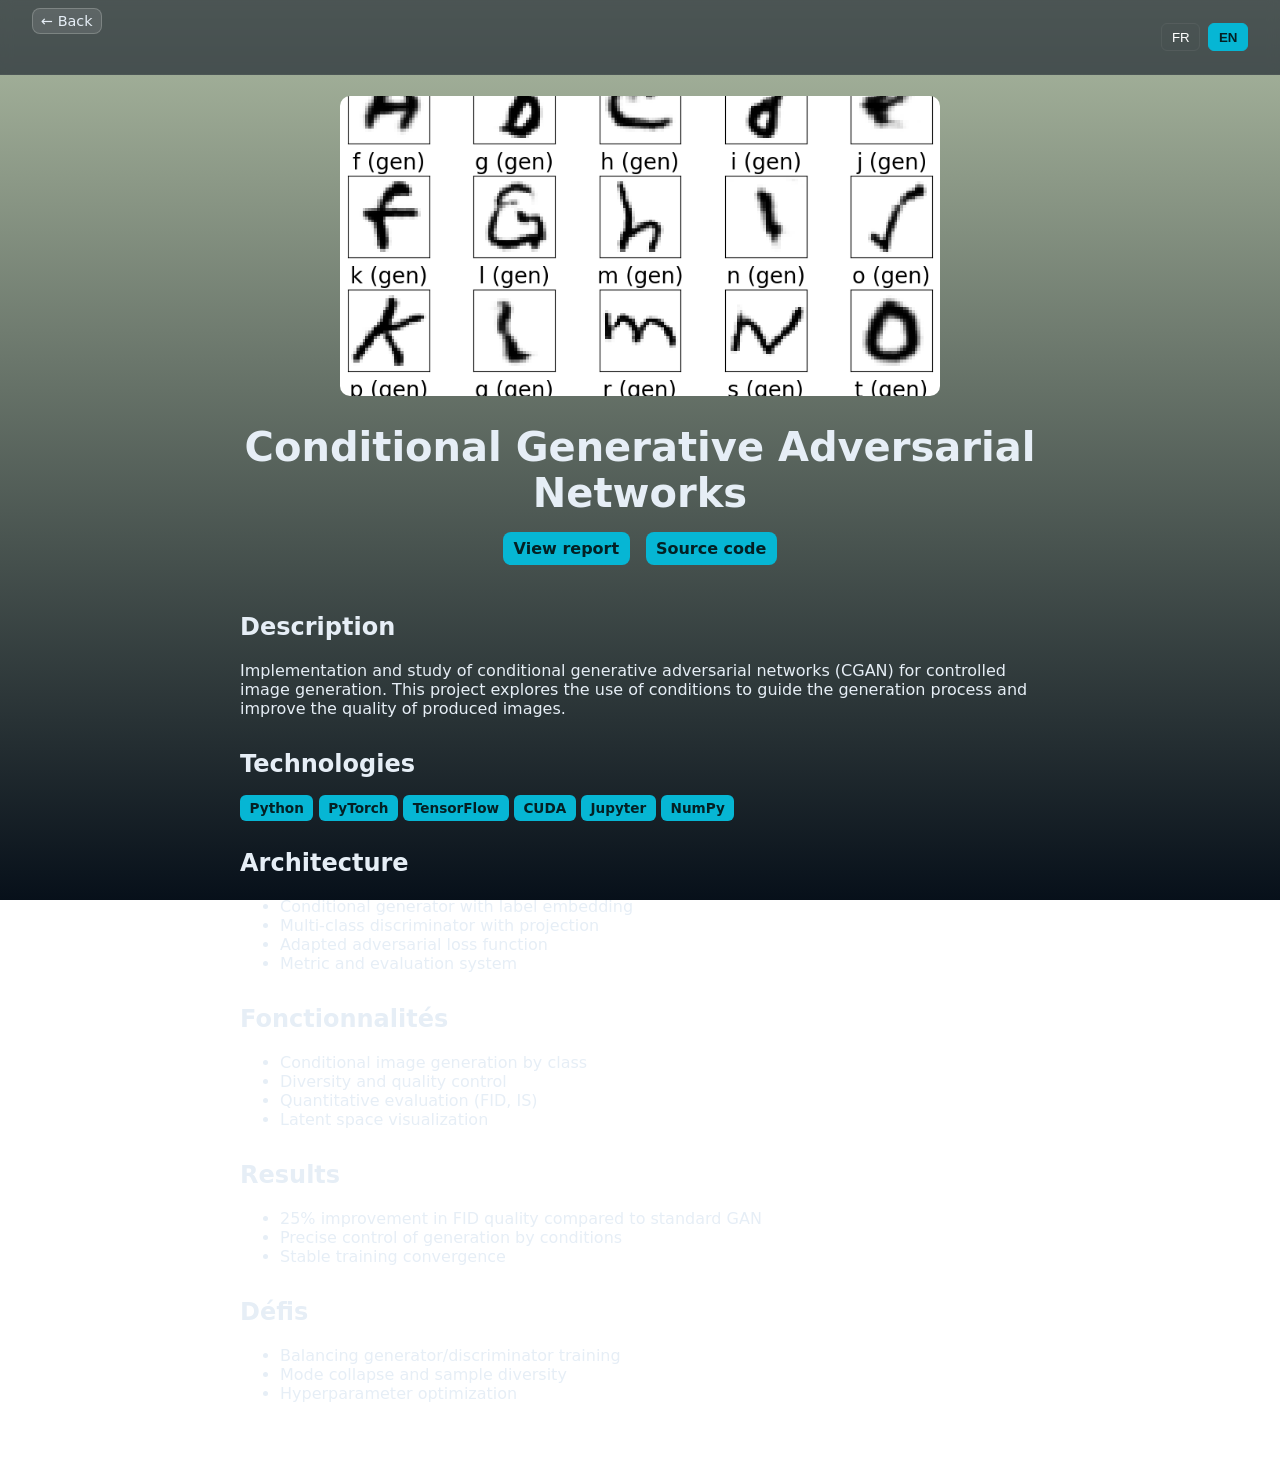
==== projects/cgan.html @ 7e526236 "Initial commit: Complete portfolio website with bilingual support - 8 project pages with detailed do" ====
<!doctype html>
<html lang="fr">
<head>
  <meta charset="utf-8" />
  <meta name="viewport" content="width=device-width, initial-scale=1" />
  <link rel="icon" href="../images/profil.jpg" />
  <title data-i18n="project_title_cgan">Conditional Generative Adversarial Networks (CGAN)</title>
  <meta name="description" content="Implémentation et étude des réseaux adverses génératifs conditionnels pour la génération d'images contrôlée." />
  <link rel="stylesheet" href="../styles.css" />
  <script src="../project-page.js" defer></script>
</head>
<body>
  <header class="site-header">
    <div class="container">
      <nav class="main-nav">
        <a href="../index.html" class="btn-back">
          <span data-i18n="btn_back">← Retour</span>
        </a>
      </nav>
      <div class="controls">
        <button class="lang-btn" data-lang="fr" aria-pressed="false" aria-label="Français">FR</button>
        <button class="lang-btn" data-lang="en" aria-pressed="false" aria-label="English">EN</button>
      </div>
    </div>
  </header>

  <main>
    <div class="container">        
      <article class="project-article">
        <header class="project-header">
          <img class="project-hero" src="../images/CGAN.png" alt="CGAN Project" />
          <h1 data-i18n="project_title_cgan">Conditional Generative Adversarial Networks (CGAN)</h1>
          <div class="project-actions">
            <a href="../report/CGAN.pdf" class="btn btn-primary" target="_blank" data-i18n="view_report">Voir le rapport</a>
            <a href="#" class="btn btn-secondary" data-i18n="view_code">Code source</a>
          </div>
        </header>

        <div class="project-content">
          <section class="project-section">
                <h2 data-i18n="description">Description</h2>
                <p data-i18n="project_description_cgan">
                    Implémentation et étude des réseaux adverses génératifs conditionnels (CGAN) pour la génération 
                    d'images contrôlée. Ce projet explore l'utilisation de conditions pour guider le processus de 
                    génération et améliorer la qualité des images produites.
                </p>
            </section>

            <section class="project-section">
                <h2 data-i18n="technologies">Technologies</h2>
                <div class="tech-tags">
                    <span class="tech-tag">Python</span>
                    <span class="tech-tag">PyTorch</span>
                    <span class="tech-tag">TensorFlow</span>
                    <span class="tech-tag">CUDA</span>
                    <span class="tech-tag">Jupyter</span>
                    <span class="tech-tag">NumPy</span>
                </div>
            </section>

            <section class="project-section">
                <h2 data-i18n="architecture">Architecture</h2>
                <ul>
                    <li data-i18n="arch_cgan_1">Générateur conditionnel avec embedding des labels</li>
                    <li data-i18n="arch_cgan_2">Discriminateur multi-classe avec projection</li>
                    <li data-i18n="arch_cgan_3">Fonction de perte adversariale adaptée</li>
                    <li data-i18n="arch_cgan_4">Système de métrique et d'évaluation</li>
                </ul>
            </section>

            <section class="project-section">
                <h2 data-i18n="features">Fonctionnalités</h2>
                <ul>
                    <li data-i18n="feature_cgan_1">Génération d'images conditionnelle par classe</li>
                    <li data-i18n="feature_cgan_2">Contrôle de la diversité et de la qualité</li>
                    <li data-i18n="feature_cgan_3">Évaluation quantitative (FID, IS)</li>
                    <li data-i18n="feature_cgan_4">Visualisation de l'espace latent</li>
                </ul>
            </section>

            <section class="project-section">
                <h2 data-i18n="results">Résultats</h2>
                <ul>
                    <li data-i18n="result_cgan_1">Amélioration de 25% de la qualité FID par rapport au GAN standard</li>
                    <li data-i18n="result_cgan_2">Contrôle précis de la génération par conditions</li>
                    <li data-i18n="result_cgan_3">Convergence stable du training</li>
                </ul>
            </section>

            <section class="project-section">
                <h2 data-i18n="challenges">Défis</h2>
                <ul>
                    <li data-i18n="challenge_cgan_1">Équilibrage du training générateur/discriminateur</li>
                    <li data-i18n="challenge_cgan_2">Mode collapse et diversité des échantillons</li>
                    <li data-i18n="challenge_cgan_3">Optimisation des hyperparamètres</li>
                </ul>
            </section>
        </div>
      </article>
    </div>
  </main>
</body>
</html>
---- styles.css ----
/* styles.css — simple, responsive portfolio template */
:root{
  --bg:#adbba2;
  --card:#0b1220;
  --muted:#ffffff;
  --accent:#06b6d4;
  --surface:#0b1220;
  --text:#e6eef6;
  --radius:10px;
}
*{box-sizing:border-box}
html,body{height:100%}
/* Make all links white */
a{color:var(--text);text-decoration:none}
a:hover{color:#ffffff;text-decoration:underline}
body{
  margin:0;
  font-family: Inter, system-ui, -apple-system, "Segoe UI", Roboto, "Helvetica Neue", Arial;
  background:linear-gradient(180deg,var(--bg),#07101a);
  background-attachment: fixed;
  color:var(--text);
  -webkit-font-smoothing:antialiased;
  -moz-osx-font-smoothing:grayscale;
  padding-top: 4rem;
}
.container{max-width:1300px;margin:0 auto;padding:2rem}
.container.brand{display:flex;flex-direction:row;align-items:center;gap:2rem}

.site-header{
  background:rgba(11,18,32,0.6);
  backdrop-filter:blur(6px);
  border-bottom:1px solid rgba(255,255,255,0.04);
  position:fixed;
  top:0;
  left:0;
  right:0;
  z-index:40;
}

.site-header .container{
  display:flex;
  justify-content:space-between;
  align-items:center;
  padding:0.5rem 2rem;
}

.brand h1{margin:0;font-size:2.25rem;font-weight:700;letter-spacing:-0.02em}
.tagline{margin:0.25rem 0 0;color:var(--muted);font-size:1.1rem;font-weight:400}
.avatar{width:256px;height:256px;border-radius:50%;object-fit:cover;object-position:top center;border:3px solid rgba(6,182,212,0.3);box-shadow:0 8px 24px rgba(0,0,0,0.4);flex-shrink:0}
.brand-text{display:flex;flex-direction:column;align-items:flex-start;text-align:left}

.main-nav{display:flex;gap:1rem}
.main-nav a{color:var(--text);text-decoration:none;padding:0.25rem 0.5rem}
.main-nav a:hover{color:#ffffff}

.controls{display:flex;align-items:center;gap:0.5rem}
.lang-btn{background:transparent;border:1px solid rgba(255,255,255,0.06);color:var(--muted);padding:0.35rem 0.6rem;border-radius:6px;cursor:pointer}
.lang-btn.selected{background:var(--accent);color:#042024;border-color:var(--accent);font-weight:700}
.lang-btn:focus{outline:2px solid rgba(6,182,212,0.25);outline-offset:2px}

.about{padding-top:1rem;padding-bottom:1rem}
.projects{padding-top:1rem;padding-bottom:1rem}

/* Carousel container */
.projects-carousel {
  position: relative;
}

.carousel-nav {
  position: absolute;
  top: 50%;
  transform: translateY(-50%);
  z-index: 10;
  pointer-events: none;
}

.carousel-nav.prev {
  left: -20px;
}

.carousel-nav.next {
  right: -20px;
}

.carousel-btn {
  background: rgba(0, 0, 0, 0.7);
  border: 2px solid var(--accent);
  border-radius: 50%;
  width: 50px;
  height: 50px;
  color: white;
  cursor: pointer;
  display: flex;
  align-items: center;
  justify-content: center;
  transition: all 0.3s ease;
  font-size: 1.5rem;
  font-weight: bold;
  pointer-events: all;
  box-shadow: 0 4px 12px rgba(0, 0, 0, 0.3);
}

.carousel-btn:hover {
  background: var(--accent);
  border-color: white;
  transform: scale(1.1);
  box-shadow: 0 6px 20px rgba(0, 0, 0, 0.4);
}

.carousel-btn:disabled {
  opacity: 0.3;
  cursor: not-allowed;
  transform: none;
}

.carousel-btn:disabled:hover {
  background: rgba(0, 0, 0, 0.7);
  border-color: var(--accent);
  transform: none;
  box-shadow: 0 4px 12px rgba(0, 0, 0, 0.3);
}

/* Category sections styling */
.category-section {
  margin-bottom: 3rem;
}

.category-section h3 {
  font-size: 1.5rem;
  color: var(--accent);
  margin-bottom: 1.5rem;
  text-align: center;
}

/* Grid container with horizontal scroll */
.grid{
  display: flex;
  gap: 1rem;
  overflow-x: hidden;
  scroll-behavior: smooth;
  padding-bottom: 1rem;
  padding-left: 30px;
  padding-right: 30px;
}

.grid .card {
  min-width: 280px;
  max-width: 280px;
  flex-shrink: 0;
}

/* Responsive adjustments */
@media (max-width: 768px) {
  .carousel-nav.prev {
    left: -10px;
  }
  
  .carousel-nav.next {
    right: -10px;
  }
  
  .carousel-btn {
    width: 40px;
    height: 40px;
    font-size: 1.3rem;
  }
  
  .grid {
    padding-left: 20px;
    padding-right: 20px;
  }
}
.card{background:linear-gradient(180deg,rgba(255,255,255,0.02),rgba(255,255,255,0.01));border-radius:var(--radius);border:1px solid rgba(255,255,255,0.03);overflow:hidden}
.card-image{width:100%;height:160px;object-fit:cover;object-position:center}
.card-content{padding:1rem}
.card h3{margin:0 0 0.5rem 0}
.card p{margin:0 0 0.75rem 0;color:var(--muted);font-size:0.95rem}
.card .tags{display:flex;gap:0.5rem;flex-wrap:wrap;margin-bottom:0.75rem}
.tag{background:rgba(255,255,255,0.03);padding:0.25rem 0.5rem;border-radius:6px;font-size:0.8rem;color:var(--muted)}
.card .links{display:flex;gap:0.5rem}
.btn{background:var(--accent);color:#042024;padding:0.45rem 0.65rem;border-radius:8px;text-decoration:none;font-weight:600;border:none;cursor:pointer;display:inline-block}
.btn:hover{background:#0891b2;color:#042024}
.btn-details{background:rgba(255,255,255,0.08);color:var(--text);border:1px solid rgba(255,255,255,0.2)}
.btn-details:hover{background:rgba(255,255,255,0.15)}

/* Project pages styles */
.btn-back{
  background:rgba(255,255,255,0.1);
  color:var(--text);
  border:1px solid rgba(255,255,255,0.2);
  padding:0.5rem 1rem;
  border-radius:8px;
  cursor:pointer;
  margin-bottom:2rem;
  font-size:0.9rem;
}
.btn-back:hover{background:rgba(255,255,255,0.2)}

.project-article{max-width:800px;margin:0 auto}

.project-header{text-align:center;margin-bottom:3rem}
.project-hero{width:100%;max-width:600px;height:300px;object-fit:cover;border-radius:var(--radius);margin-bottom:1.5rem}
.project-hero.crop-top{object-position:50% 0% !important;object-fit:cover !important}
#carbon-calc-image{object-position:center top !important;object-fit:cover !important}
.project-header h1{font-size:2.5rem;margin:0 0 1rem 0;font-weight:700}
.project-actions{display:flex;gap:1rem;justify-content:center}

.project-content{text-align:left}
.project-description{font-size:1.1rem;line-height:1.6;margin-bottom:2rem;color:var(--muted)}

.project-section{margin-bottom:2rem}
.project-section h3{font-size:1.3rem;margin-bottom:1rem;color:var(--accent)}

.tech-list{display:flex;flex-wrap:wrap;gap:0.5rem}
.tech-tag{background:var(--accent);color:#042024;padding:0.3rem 0.6rem;border-radius:6px;font-size:0.85rem;font-weight:600}

.feature-list{list-style:none;padding:0}
.feature-list li{padding:0.5rem 0;border-bottom:1px solid rgba(255,255,255,0.1);color:var(--muted)}
.feature-list li:last-child{border-bottom:none}
.feature-list li::before{content:"✓";color:var(--accent);margin-right:0.5rem;font-weight:bold}

.project-gallery{display:grid;grid-template-columns:repeat(auto-fit,minmax(250px,1fr));gap:1rem}
.project-gallery img{width:100%;height:200px;object-fit:cover;border-radius:var(--radius);border:1px solid rgba(255,255,255,0.1)}

@media (max-width:700px){
  .project-header h1{font-size:1.8rem}
  .project-actions{flex-direction:column;align-items:center}
  .project-hero{height:200px}
}

.site-footer{padding:2rem 0;color:var(--muted);text-align:center;border-top:1px solid rgba(255,255,255,0.02)}

/* small screens */
@media (max-width:700px){
  .main-nav{display:none}
  .nav-toggle{display:inline-block}
  .header-inner{gap:0.5rem}
  .container.brand{flex-direction:column;align-items:center;gap:1rem}
  .avatar{width: 256px;height:256px}
  .brand-text{align-items:center;text-align:center}
  .brand h1{font-size:1.5rem}
  .tagline{font-size:0.95rem}
}
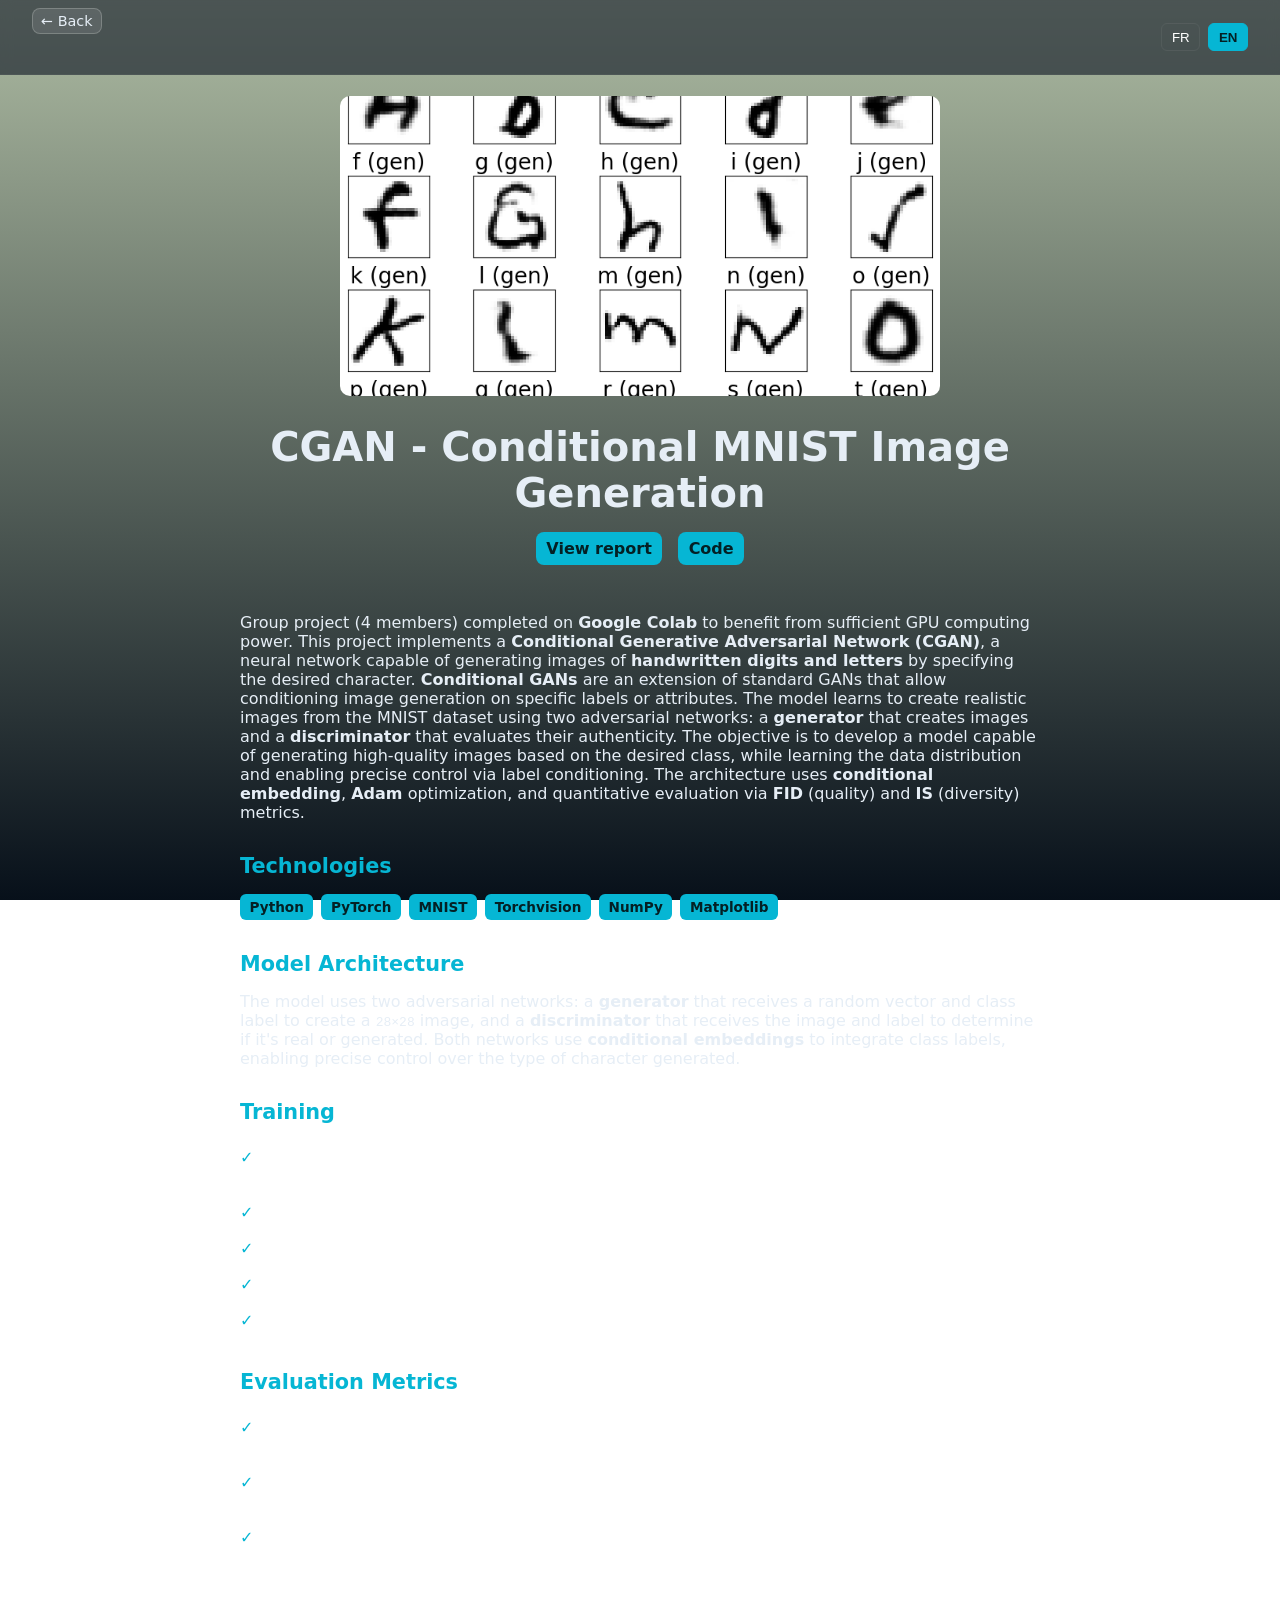
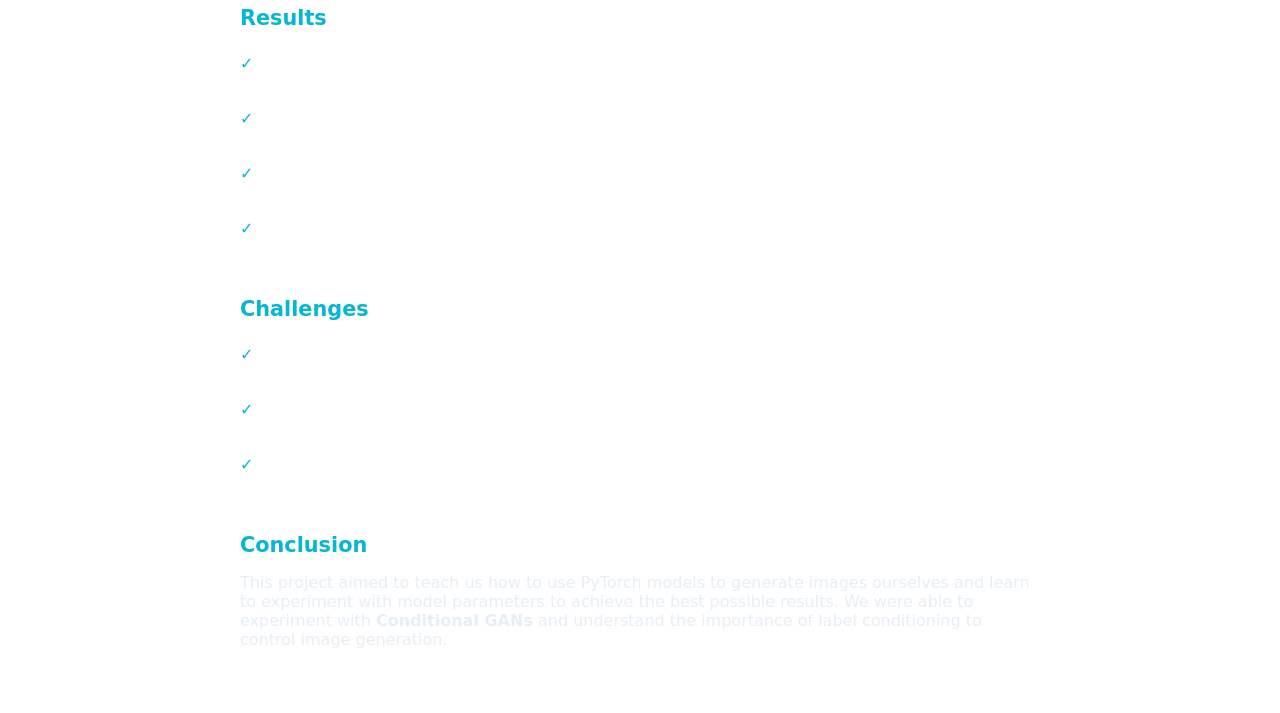
==== commit 3f88da12: "first version" ====
--- a/projects/cgan.html
+++ b/projects/cgan.html
@@ -4,8 +4,8 @@
   <meta charset="utf-8" />
   <meta name="viewport" content="width=device-width, initial-scale=1" />
   <link rel="icon" href="../images/profil.jpg" />
-  <title data-i18n="project_title_cgan">Conditional Generative Adversarial Networks (CGAN)</title>
-  <meta name="description" content="Implémentation et étude des réseaux adverses génératifs conditionnels pour la génération d'images contrôlée." />
+  <title data-i18n="project_title_cgan"></title>
+  <meta name="description" content="Conditional GAN implementation for class-controlled MNIST digit generation with embedding, BCE loss, and FID/IS metrics." />
   <link rel="stylesheet" href="../styles.css" />
   <script src="../project-page.js" defer></script>
 </head>
@@ -14,7 +14,7 @@
     <div class="container">
       <nav class="main-nav">
         <a href="../index.html" class="btn-back">
-          <span data-i18n="btn_back">← Retour</span>
+          <span data-i18n="btn_back"></span>
         </a>
       </nav>
       <div class="controls">
@@ -29,75 +29,92 @@
       <article class="project-article">
         <header class="project-header">
           <img class="project-hero" src="../images/CGAN.png" alt="CGAN Project" />
-          <h1 data-i18n="project_title_cgan">Conditional Generative Adversarial Networks (CGAN)</h1>
+          <h1 data-i18n="project_title_cgan"></h1>
           <div class="project-actions">
-            <a href="../report/CGAN.pdf" class="btn btn-primary" target="_blank" data-i18n="view_report">Voir le rapport</a>
-            <a href="#" class="btn btn-secondary" data-i18n="view_code">Code source</a>
+            <a href="../report/CGAN.pdf" class="btn" target="_blank" data-i18n="view_report"></a>
+            <a href="https://github.com/mdevillet/cgan-mnist" class="btn" target="_blank" data-i18n="btn_code"></a>
           </div>
         </header>
 
-        <div class="project-content">
-          <section class="project-section">
-                <h2 data-i18n="description">Description</h2>
-                <p data-i18n="project_description_cgan">
-                    Implémentation et étude des réseaux adverses génératifs conditionnels (CGAN) pour la génération 
-                    d'images contrôlée. Ce projet explore l'utilisation de conditions pour guider le processus de 
-                    génération et améliorer la qualité des images produites.
-                </p>
-            </section>
+        <section class="project-content">
+          <!-- Description -->
+          <div class="project-section">
+            <p data-i18n="project_description_cgan"></p>
+          </div>
 
-            <section class="project-section">
-                <h2 data-i18n="technologies">Technologies</h2>
-                <div class="tech-tags">
-                    <span class="tech-tag">Python</span>
-                    <span class="tech-tag">PyTorch</span>
-                    <span class="tech-tag">TensorFlow</span>
-                    <span class="tech-tag">CUDA</span>
-                    <span class="tech-tag">Jupyter</span>
-                    <span class="tech-tag">NumPy</span>
-                </div>
-            </section>
+          <!-- Technologies -->
+          <div class="project-section">
+            <h3 data-i18n="project_technologies"></h3>
+            <div class="tech-list">
+              <span class="tech-tag">Python</span>
+              <span class="tech-tag">PyTorch</span>
+              <span class="tech-tag">MNIST</span>
+              <span class="tech-tag">Torchvision</span>
+              <span class="tech-tag">NumPy</span>
+              <span class="tech-tag">Matplotlib</span>
+            </div>
+          </div>
 
-            <section class="project-section">
-                <h2 data-i18n="architecture">Architecture</h2>
-                <ul>
-                    <li data-i18n="arch_cgan_1">Générateur conditionnel avec embedding des labels</li>
-                    <li data-i18n="arch_cgan_2">Discriminateur multi-classe avec projection</li>
-                    <li data-i18n="arch_cgan_3">Fonction de perte adversariale adaptée</li>
-                    <li data-i18n="arch_cgan_4">Système de métrique et d'évaluation</li>
-                </ul>
-            </section>
+          <!-- Architecture -->
+          <div class="project-section">
+            <h3 data-i18n="cgan_architecture_title"></h3>
+            <p data-i18n="cgan_architecture_text"></p>
+          </div>
 
-            <section class="project-section">
-                <h2 data-i18n="features">Fonctionnalités</h2>
-                <ul>
-                    <li data-i18n="feature_cgan_1">Génération d'images conditionnelle par classe</li>
-                    <li data-i18n="feature_cgan_2">Contrôle de la diversité et de la qualité</li>
-                    <li data-i18n="feature_cgan_3">Évaluation quantitative (FID, IS)</li>
-                    <li data-i18n="feature_cgan_4">Visualisation de l'espace latent</li>
-                </ul>
-            </section>
+          <!-- Entraînement -->
+          <div class="project-section">
+            <h3 data-i18n="cgan_training_title"></h3>
+            <ul class="feature-list">
+              <li data-i18n="cgan_training_loss"></li>
+              <li data-i18n="cgan_training_optim"></li>
+              <li data-i18n="cgan_training_epochs"></li>
+              <li data-i18n="cgan_training_strategy"></li>
+              <li data-i18n="cgan_training_tips"></li>
+            </ul>
+          </div>
 
-            <section class="project-section">
-                <h2 data-i18n="results">Résultats</h2>
-                <ul>
-                    <li data-i18n="result_cgan_1">Amélioration de 25% de la qualité FID par rapport au GAN standard</li>
-                    <li data-i18n="result_cgan_2">Contrôle précis de la génération par conditions</li>
-                    <li data-i18n="result_cgan_3">Convergence stable du training</li>
-                </ul>
-            </section>
+          <!-- Métriques -->
+          <div class="project-section">
+            <h3 data-i18n="cgan_metrics_title"></h3>
+            <ul class="feature-list">
+              <li data-i18n="cgan_metrics_fid"></li>
+              <li data-i18n="cgan_metrics_is"></li>
+              <li data-i18n="cgan_metrics_visual"></li>
+            </ul>
+          </div>
 
-            <section class="project-section">
-                <h2 data-i18n="challenges">Défis</h2>
-                <ul>
-                    <li data-i18n="challenge_cgan_1">Équilibrage du training générateur/discriminateur</li>
-                    <li data-i18n="challenge_cgan_2">Mode collapse et diversité des échantillons</li>
-                    <li data-i18n="challenge_cgan_3">Optimisation des hyperparamètres</li>
-                </ul>
-            </section>
-        </div>
+          <!-- Résultats -->
+          <div class="project-section">
+            <h3 data-i18n="cgan_results_title"></h3>
+            <ul class="feature-list">
+              <li data-i18n="cgan_results_quality"></li>
+              <li data-i18n="cgan_results_control"></li>
+              <li data-i18n="cgan_results_fid"></li>
+              <li data-i18n="cgan_results_is"></li>
+            </ul>
+          </div>
+
+          <!-- Défis -->
+          <div class="project-section">
+            <h3 data-i18n="project_challenges"></h3>
+            <ul class="feature-list">
+              <li data-i18n="cgan_challenge_1"></li>
+              <li data-i18n="cgan_challenge_2"></li>
+              <li data-i18n="cgan_challenge_3"></li>
+            </ul>
+          </div>
+
+          <!-- Conclusion -->
+          <div class="project-section">
+            <h3>Conclusion</h3>
+            <p data-i18n="cgan_conclusion"></p>
+          </div>
+        </section>
       </article>
     </div>
   </main>
 </body>
+</html>
+  </main>
+</body>
 </html>
